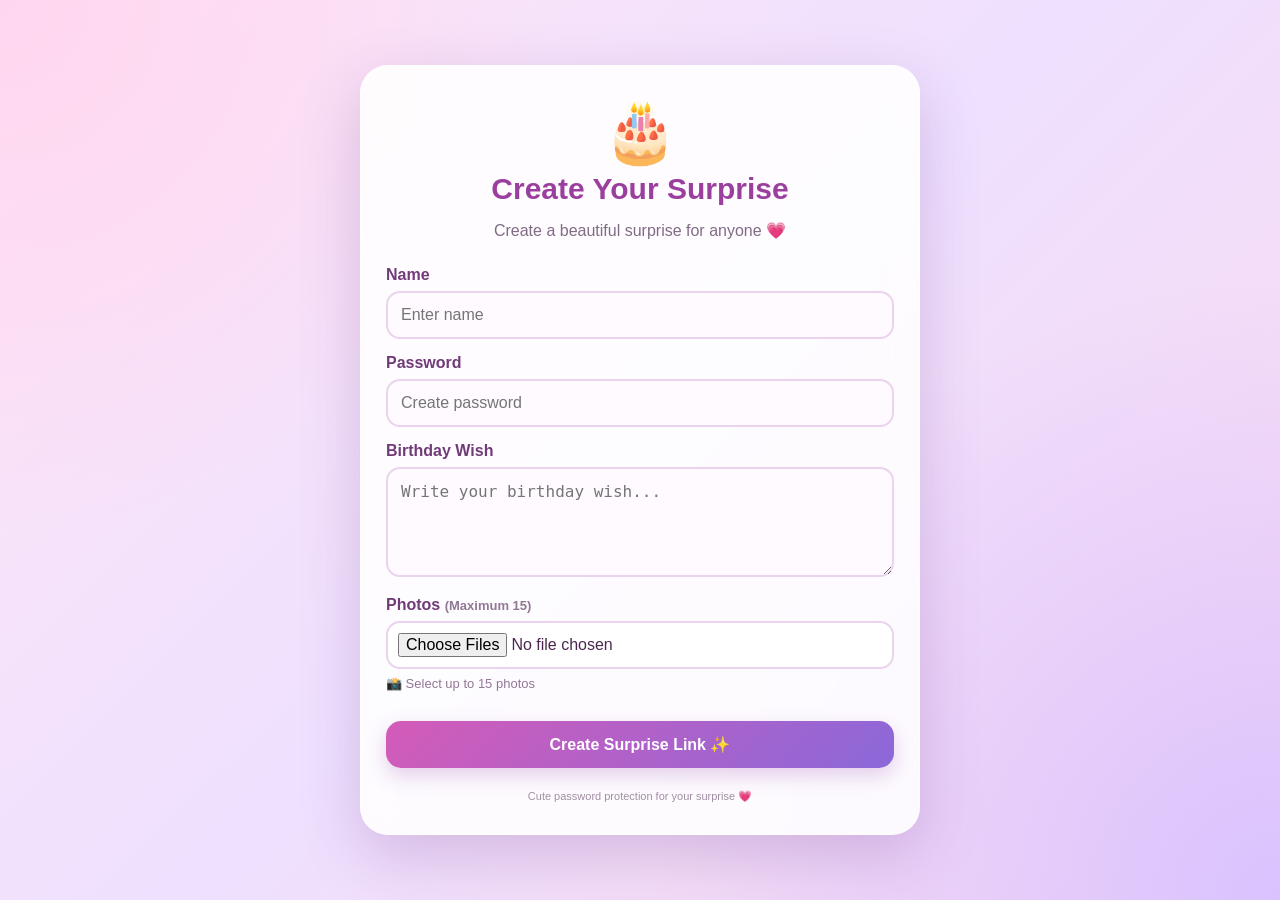
==== index.html @ 37b50a56 "Update audio source and preload attributes" ====
<!DOCTYPE html>
<html lang="en">

<head>

  <meta charset="UTF-8">

  <meta
    name="viewport"
    content="width=device-width, initial-scale=1.0"
  >

  <title>Birthday Surprise 💗</title>

  <link rel="stylesheet" href="style.css">

</head>


<body>


  <!-- =========================
       CREATE SURPRISE
  ========================== -->

  <section id="creator" class="screen">

    <div class="box">

      <div class="cake">🎂</div>

      <h1>Create Your Surprise</h1>

      <p class="muted">
        Create a beautiful surprise for anyone 💗
      </p>


      <label for="name">
        Name
      </label>

      <input
        id="name"
        type="text"
        placeholder="Enter name"
        autocomplete="off"
      >


      <label for="pass">
        Password
      </label>

      <input
        id="pass"
        type="password"
        placeholder="Create password"
        autocomplete="new-password"
      >


      <label for="wish">
        Birthday Wish
      </label>

      <textarea
        id="wish"
        rows="4"
        placeholder="Write your birthday wish..."
      ></textarea>


      <label for="files">
        Photos
        <span class="small">
          (Maximum 15)
        </span>
      </label>


      <input
        id="files"
        type="file"
        accept="image/*"
        multiple
      >


      <p class="photo-info">
        📸 Select up to 15 photos
      </p>


      <div id="thumbs"></div>


      <button
        id="create"
        type="button"
      >
        Create Surprise Link ✨
      </button>


      <!-- SHARE LINK -->

      <div
        id="result"
        class="result hidden"
      >

        <h3>
          🎉 Your surprise link is ready!
        </h3>


        <input
          id="link"
          type="text"
          readonly
        >


        <button
          id="copy"
          type="button"
        >
          Copy Link 🔗
        </button>


        <p class="small">
          Send the link to the person.
          Send the password separately 🔐
        </p>

      </div>


      <p class="tiny">
        Cute password protection for your surprise 💗
      </p>

    </div>

  </section>



  <!-- =========================
       PASSWORD SCREEN
  ========================== -->

  <section
    id="locked"
    class="screen hidden"
  >

    <div class="box lock-box">

      <div class="lockemoji">
        🔐
      </div>


      <h1>
        A Surprise For
        <span id="lockedName"></span>
      </h1>


      <p class="muted">
        Enter the secret password
        to unlock your surprise 💗
      </p>


      <input
        id="unlock"
        type="password"
        placeholder="Enter password"
        autocomplete="off"
      >


      <button
        id="open"
        type="button"
      >
        Unlock 💗
      </button>


      <div id="wrong"></div>

    </div>

  </section>



  <!-- =========================
       SURPRISE
  ========================== -->

  <section
    id="surprise"
    class="hidden"
  >


    <div class="hero">


      <div class="sparkles">
        ✨ 🎈 ✨ 🎂 ✨ 💗 ✨ 🎈 ✨
      </div>


      <h1>
        Happy Birthday,
        <span id="sname"></span>! 🥳
      </h1>


      <p id="swish"></p>


      <!-- MUSIC BUTTON -->

      <button
        id="musicBtn"
        type="button"
        class="music-button"
      >
        🎵 Play Music
      </button>


    </div>



    <!-- =========================
         BACKGROUND MUSIC
    ========================== -->

    <audio
      id="bgMusic"
      src="./music.mp3.mpeg"
      preload="auto,mpeg"
      loop
      playsinline
    ></audio>



    <!-- =========================
         15 VERTICAL PHOTOS
    ========================== -->

    <div
      id="gallery"
      class="gallery"
    ></div>



    <!-- =========================
         FINAL MESSAGE
    ========================== -->

    <div class="letter">

      💌

      <br>

      <span>
        Made specially for you ❤️
      </span>

    </div>


  </section>



  <!-- SCRIPT -->

  <script src="./script.js"></script>


</body>

</html>
---- style.css ----
/* =========================
   RESET
========================= */

* {
  box-sizing: border-box;
  margin: 0;
  padding: 0;
}


html {
  scroll-behavior: smooth;
}


body {
  min-height: 100vh;

  font-family:
    Arial,
    Helvetica,
    sans-serif;

  color: #4a245f;

  background:
    radial-gradient(
      circle at top left,
      #ffd6ef 0%,
      transparent 35%
    ),

    radial-gradient(
      circle at bottom right,
      #d9c2ff 0%,
      transparent 40%
    ),

    linear-gradient(
      135deg,
      #ffe6f5,
      #eee0ff,
      #fbd9ee
    );

  overflow-x: hidden;
}


/* =========================
   COMMON
========================= */

.hidden {
  display: none !important;
}


.screen {
  min-height: 100vh;

  display: flex;

  justify-content: center;

  align-items: center;

  padding: 25px 15px;
}


.box {
  width: 100%;
  max-width: 560px;

  background: rgba(255, 255, 255, 0.88);

  backdrop-filter: blur(15px);

  border-radius: 28px;

  padding: 30px 25px;

  box-shadow:
    0 20px 60px rgba(110, 50, 130, 0.22);

  border: 1px solid rgba(255,255,255,0.8);
}


.cake {
  text-align: center;

  font-size: 60px;

  margin-bottom: 5px;
}


h1 {
  text-align: center;

  color: #9b3f9f;

  margin-bottom: 12px;

  font-size: 30px;
}


.muted {
  text-align: center;

  color: #806b85;

  line-height: 1.6;

  margin-bottom: 22px;
}


label {
  display: block;

  font-weight: bold;

  margin: 15px 0 7px;

  color: #713b78;
}


input,
textarea {
  width: 100%;

  border: 2px solid #ead4ed;

  border-radius: 14px;

  padding: 13px;

  font-size: 16px;

  outline: none;

  background: #fffaff;

  color: #4b2750;
}


input:focus,
textarea:focus {
  border-color: #c478d0;

  box-shadow:
    0 0 0 4px rgba(196,120,208,0.12);
}


textarea {
  resize: vertical;

  min-height: 110px;
}


input[type="file"] {
  padding: 10px;

  background: white;

  cursor: pointer;
}


button {
  width: 100%;

  border: none;

  border-radius: 15px;

  padding: 14px;

  margin-top: 18px;

  font-size: 16px;

  font-weight: bold;

  color: white;

  background:
    linear-gradient(
      135deg,
      #d45bb8,
      #8b68d9
    );

  cursor: pointer;

  box-shadow:
    0 8px 20px rgba(150, 70, 170, 0.25);

  transition: transform 0.2s ease;
}


button:active {
  transform: scale(0.97);
}


.small {
  font-size: 13px;

  color: #927895;
}


.tiny {
  text-align: center;

  font-size: 11px;

  color: #a18da3;

  margin-top: 20px;

  line-height: 1.5;
}


.photo-info {
  font-size: 13px;

  color: #927895;

  margin-top: 7px;
}


/* =========================
   THUMBNAILS
========================= */

#thumbs {
  display: grid;

  grid-template-columns:
    repeat(4, 1fr);

  gap: 8px;

  margin-top: 12px;
}


#thumbs img {
  width: 100%;

  height: 75px;

  object-fit: cover;

  border-radius: 10px;

  border: 2px solid white;

  box-shadow:
    0 3px 10px rgba(80,30,90,0.15);
}


/* =========================
   RESULT
========================= */

.result {
  margin-top: 22px;

  padding: 18px;

  border-radius: 18px;

  background:
    linear-gradient(
      135deg,
      #fff0fa,
      #f3eaff
    );
}


.result h3 {
  text-align: center;

  color: #9b3f9f;

  margin-bottom: 12px;
}


.result input {
  margin-top: 5px;

  font-size: 12px;
}


.result button {
  margin-top: 10px;
}


/* =========================
   LOCK SCREEN
========================= */

.lock-box {
  text-align: center;
}


.lockemoji {
  font-size: 65px;

  margin-bottom: 8px;
}


#lockedName {
  color: #c14fb1;
}


#wrong {
  min-height: 24px;

  margin-top: 12px;

  color: #d33b62;

  font-weight: bold;
}


/* =========================
   SURPRISE HERO
========================= */

#surprise {
  min-height: 100vh;

  padding-bottom: 50px;
}


.hero {
  width: 100%;

  padding:
    55px 18px
    35px;

  text-align: center;

  background:
    linear-gradient(
      135deg,
      rgba(255,220,244,0.9),
      rgba(220,203,255,0.9)
    );

  box-shadow:
    0 10px 35px rgba(90,50,110,0.12);
}


.hero h1 {
  font-size: 34px;

  margin-top: 15px;
}


.hero p {
  max-width: 650px;

  margin: 10px auto;

  line-height: 1.7;

  color: #684b70;

  font-size: 17px;
}


.sparkles {
  font-size: 20px;

  letter-spacing: 5px;
}


.music-button {
  width: auto;

  min-width: 160px;

  margin-top: 18px;

  padding:
    11px 22px;

  border-radius: 30px;

  font-size: 14px;
}


/* =========================
   VERTICAL GALLERY
========================= */

.gallery {
  width: 100%;

  max-width: 680px;

  margin: 30px auto;

  padding:
    10px 16px;

  display: flex;

  flex-direction: column;

  align-items: center;

  gap: 30px;
}


/* Polaroid */

.photo-card {
  width: 100%;

  max-width: 600px;

  background: white;

  padding:
    10px
    10px
    42px;

  border-radius: 5px;

  box-shadow:
    0 15px 35px
    rgba(70, 30, 90, 0.22);

  transform:
    rotate(var(--rotation));

  transition:
    transform 0.25s ease;
}


.photo-card:hover {
  transform:
    rotate(0deg)
    scale(1.015);
}


.photo-card img {
  display: block;

  width: 100%;

  height: auto;

  max-height: 750px;

  object-fit: contain;

  border-radius: 3px;
}


/* =========================
   LETTER
========================= */

.letter {
  width: calc(100% - 30px);

  max-width: 600px;

  margin:
    30px auto;

  padding: 30px;

  text-align: center;

  background: rgba(255,255,255,0.85);

  border-radius: 22px;

  box-shadow:
    0 10px 30px
    rgba(80,30,100,0.15);

  font-size: 30px;
}


.letter span {
  display: inline-block;

  margin-top: 10px;

  font-size: 16px;

  color: #8a638d;
}


/* =========================
   MOBILE
========================= */

@media (max-width: 600px) {

  .screen {
    padding: 15px 10px;
  }


  .box {
    padding:
      25px 17px;

    border-radius: 22px;
  }


  .cake {
    font-size: 52px;
  }


  h1 {
    font-size: 25px;
  }


  .muted {
    font-size: 14px;
  }


  #thumbs {
    grid-template-columns:
      repeat(3, 1fr);

    gap: 7px;
  }


  #thumbs img {
    height: 70px;
  }


  .hero {
    padding:
      42px 14px
      28px;
  }


  .hero h1 {
    font-size: 27px;
  }


  .hero p {
    font-size: 15px;
  }


  .sparkles {
    font-size: 16px;

    letter-spacing: 2px;
  }


  .gallery {
    width: 100%;

    padding:
      8px 12px;

    gap: 25px;
  }


  .photo-card {
    width: 100%;

    max-width: 100%;

    padding:
      7px
      7px
      32px;
  }


  .photo-card img {
    width: 100%;

    max-height: none;
  }


  .letter {
    padding: 25px 15px;
  }
}


/* =========================
   VERY SMALL PHONES
========================= */

@media (max-width: 360px) {

  .box {
    padding:
      22px 13px;
  }


  h1 {
    font-size: 23px;
  }


  .hero h1 {
    font-size: 24px;
  }


  .gallery {
    padding:
      5px 8px;
  }

}
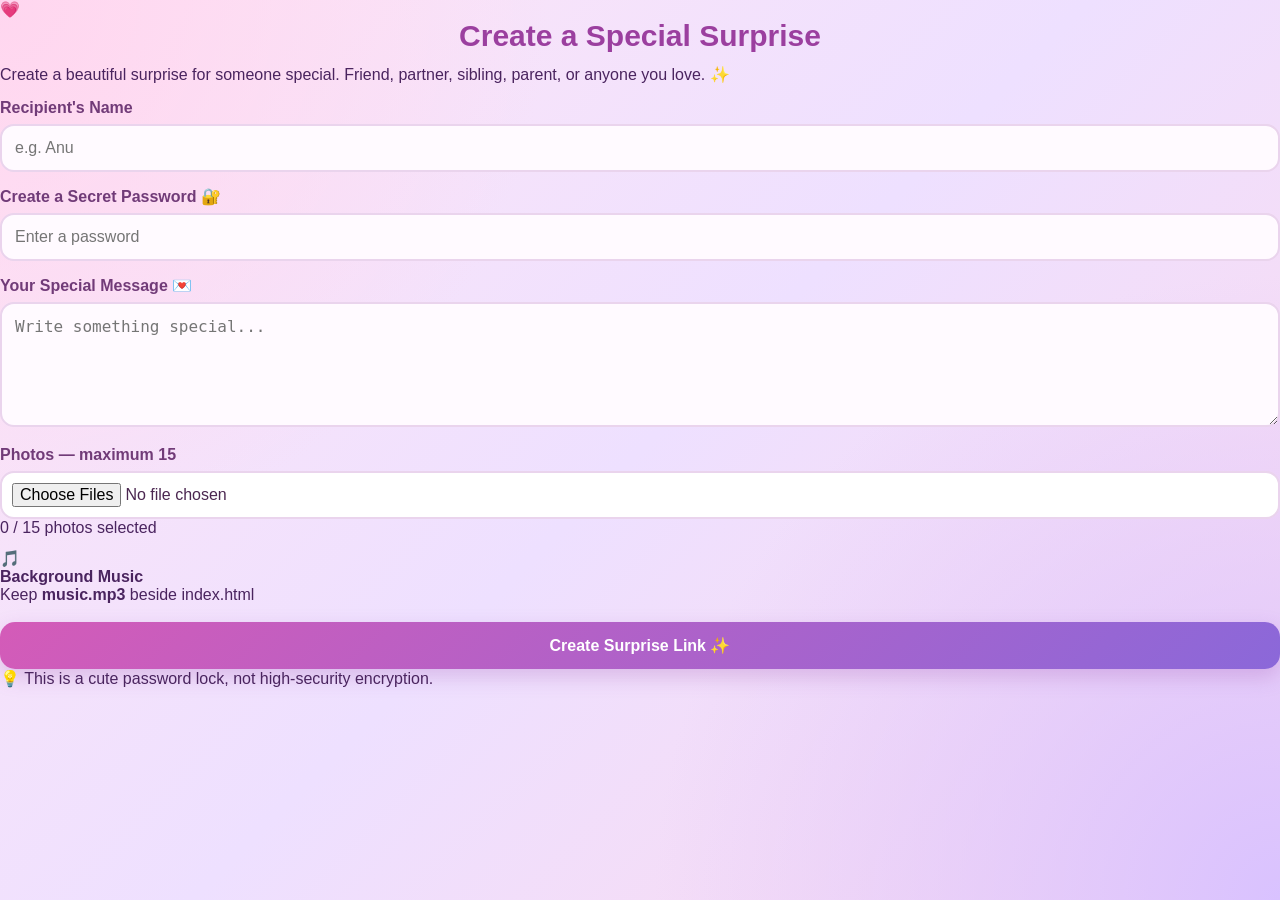
==== commit ce1fed1d: "Revise index.html for birthday surprise app Updated the HTML structure and content for a birthday su" ====
--- a/index.html
+++ b/index.html
@@ -1,84 +1,110 @@
 <!DOCTYPE html>
 <html lang="en">
-
 <head>
-
   <meta charset="UTF-8">
 
   <meta
     name="viewport"
-    content="width=device-width, initial-scale=1.0"
+    content="width=device-width, initial-scale=1.0, viewport-fit=cover"
   >
 
-  <title>Birthday Surprise 💗</title>
+  <meta
+    name="theme-color"
+    content="#d946ef"
+  >
+
+  <title>Special Surprise 💗</title>
 
   <link rel="stylesheet" href="style.css">
-
 </head>
 
-
 <body>
 
-
   <!-- =========================
-       CREATE SURPRISE
+       BACKGROUND
   ========================== -->
 
-  <section id="creator" class="screen">
-
-    <div class="box">
-
-      <div class="cake">🎂</div>
-
-      <h1>Create Your Surprise</h1>
-
-      <p class="muted">
-        Create a beautiful surprise for anyone 💗
+  <div class="background-glow glow-one"></div>
+  <div class="background-glow glow-two"></div>
+  <div class="background-glow glow-three"></div>
+
+
+  <!-- =========================
+       MAIN CONTAINER
+  ========================== -->
+
+  <main class="app">
+
+
+    <!-- =========================
+         CREATOR PAGE
+    ========================== -->
+
+    <section id="creator" class="card">
+
+      <div class="heart-logo">
+        💗
+      </div>
+
+      <h1>
+        Create a Special Surprise
+      </h1>
+
+      <p class="subtitle">
+        Create a beautiful surprise for someone special.
+        Friend, partner, sibling, parent, or anyone you love. ✨
       </p>
 
 
+      <!-- NAME -->
+
       <label for="name">
-        Name
+        Recipient's Name
       </label>
 
       <input
         id="name"
         type="text"
-        placeholder="Enter name"
+        placeholder="e.g. Anu"
         autocomplete="off"
       >
 
 
+      <!-- PASSWORD -->
+
       <label for="pass">
-        Password
+        Create a Secret Password 🔐
       </label>
 
       <input
         id="pass"
         type="password"
-        placeholder="Create password"
+        placeholder="Enter a password"
         autocomplete="new-password"
       >
 
 
+      <!-- MESSAGE -->
+
       <label for="wish">
-        Birthday Wish
+        Your Special Message 💌
       </label>
 
       <textarea
         id="wish"
-        rows="4"
-        placeholder="Write your birthday wish..."
+        rows="5"
+        placeholder="Write something special..."
       ></textarea>
 
+
+      <!-- PHOTOS -->
 
       <label for="files">
         Photos
-        <span class="small">
-          (Maximum 15)
+        <span class="small-label">
+          — maximum 15
         </span>
       </label>
-
 
       <input
         id="files"
@@ -87,34 +113,55 @@
         multiple
       >
 
-
-      <p class="photo-info">
-        📸 Select up to 15 photos
-      </p>
-
-
-      <div id="thumbs"></div>
-
+      <div id="photoCount" class="photo-count">
+        0 / 15 photos selected
+      </div>
+
+      <div id="thumbs" class="thumbs"></div>
+
+
+      <!-- MUSIC INFO -->
+
+      <div class="music-info">
+
+        <span class="music-icon">
+          🎵
+        </span>
+
+        <div>
+          <strong>
+            Background Music
+          </strong>
+
+          <p>
+            Keep <b>music.mp3</b> beside index.html
+          </p>
+        </div>
+
+      </div>
+
+
+      <!-- CREATE -->
 
       <button
         id="create"
+        class="main-button"
         type="button"
       >
         Create Surprise Link ✨
       </button>
 
 
-      <!-- SHARE LINK -->
+      <!-- RESULT -->
 
       <div
         id="result"
         class="result hidden"
       >
 
-        <h3>
-          🎉 Your surprise link is ready!
-        </h3>
-
+        <h2>
+          Your surprise is ready! 💗
+        </h2>
 
         <input
           id="link"
@@ -122,178 +169,168 @@
           readonly
         >
 
-
         <button
           id="copy"
+          class="main-button"
           type="button"
         >
-          Copy Link 🔗
+          Copy Surprise Link ❤️
         </button>
 
-
-        <p class="small">
-          Send the link to the person.
-          Send the password separately 🔐
+        <p class="share-note">
+          Send this link to your special person.
         </p>
 
       </div>
 
 
-      <p class="tiny">
-        Cute password protection for your surprise 💗
+      <p class="note">
+        💡 This is a cute password lock,
+        not high-security encryption.
       </p>
 
-    </div>
-
-  </section>
-
-
-
-  <!-- =========================
-       PASSWORD SCREEN
-  ========================== -->
-
-  <section
-    id="locked"
-    class="screen hidden"
-  >
-
-    <div class="box lock-box">
-
-      <div class="lockemoji">
+    </section>
+
+
+
+    <!-- =========================
+         PASSWORD SCREEN
+    ========================== -->
+
+    <section
+      id="locked"
+      class="card locked-card hidden"
+    >
+
+      <div class="lock-icon">
         🔐
       </div>
 
-
       <h1>
-        A Surprise For
-        <span id="lockedName"></span>
+        A Special Surprise 💗
       </h1>
 
-
-      <p class="muted">
-        Enter the secret password
-        to unlock your surprise 💗
+      <p>
+        This surprise is specially made for
       </p>
 
+      <h2 id="lockedName">
+        Someone Special
+      </h2>
 
       <input
         id="unlock"
         type="password"
-        placeholder="Enter password"
+        placeholder="Enter secret password"
         autocomplete="off"
       >
-
 
       <button
         id="open"
+        class="main-button"
         type="button"
       >
-        Unlock 💗
+        Open Surprise 💝
       </button>
 
-
-      <div id="wrong"></div>
-
-    </div>
-
-  </section>
-
-
-
-  <!-- =========================
-       SURPRISE
-  ========================== -->
-
-  <section
-    id="surprise"
-    class="hidden"
-  >
-
-
-    <div class="hero">
-
-
-      <div class="sparkles">
-        ✨ 🎈 ✨ 🎂 ✨ 💗 ✨ 🎈 ✨
-      </div>
-
+      <p
+        id="wrong"
+        class="wrong"
+      ></p>
+
+    </section>
+
+
+
+    <!-- =========================
+         SURPRISE PAGE
+    ========================== -->
+
+    <section
+      id="surprise"
+      class="card surprise-card hidden"
+    >
+
+      <div class="celebrate">
+        🎉 💗 ✨
+      </div>
 
       <h1>
-        Happy Birthday,
-        <span id="sname"></span>! 🥳
+        Happy Birthday
       </h1>
 
-
-      <p id="swish"></p>
-
-
-      <!-- MUSIC BUTTON -->
-
-      <button
-        id="musicBtn"
-        type="button"
-        class="music-button"
-      >
-        🎵 Play Music
-      </button>
-
-
-    </div>
-
-
-
-    <!-- =========================
-         BACKGROUND MUSIC
-    ========================== -->
-
-    <audio
-      id="bgMusic"
-      src="./music.mp3.mpeg"
-      preload="auto,mpeg"
-      loop
-      playsinline
-    ></audio>
-
-
-
-    <!-- =========================
-         15 VERTICAL PHOTOS
-    ========================== -->
-
-    <div
-      id="gallery"
-      class="gallery"
-    ></div>
-
-
-
-    <!-- =========================
-         FINAL MESSAGE
-    ========================== -->
-
-    <div class="letter">
-
-      💌
-
-      <br>
-
-      <span>
-        Made specially for you ❤️
-      </span>
-
-    </div>
-
-
-  </section>
-
-
-
-  <!-- SCRIPT -->
-
-  <script src="./script.js"></script>
-
+      <h2 id="sname">
+        Someone Special
+      </h2>
+
+      <p
+        id="swish"
+        class="wish"
+      ></p>
+
+
+      <!-- MUSIC -->
+
+      <div class="music-player">
+
+        <!--
+          IMPORTANT:
+          music.mp3 must be beside index.html
+        -->
+
+        <audio
+          id="bgMusic"
+          loop
+          preload="auto"
+          playsinline
+        >
+          <source
+            src="./music.mp3"
+            type="audio/mpeg"
+          >
+
+          Your browser does not support audio.
+        </audio>
+
+        <button
+          id="musicBtn"
+          class="music-button"
+          type="button"
+        >
+          🎵 Play Music
+        </button>
+
+        <p id="musicStatus">
+          Tap the button to play background music 💗
+        </p>
+
+      </div>
+
+
+      <!-- =========================
+           VERTICAL PHOTO GALLERY
+      ========================== -->
+
+      <h2 class="gallery-title">
+        Our Beautiful Memories 📸
+      </h2>
+
+      <div
+        id="gallery"
+        class="gallery"
+      ></div>
+
+
+      <div class="bottom-message">
+        Made with love 💗
+      </div>
+
+    </section>
+
+  </main>
+
+
+  <script src="script.js"></script>
 
 </body>
-
 </html>
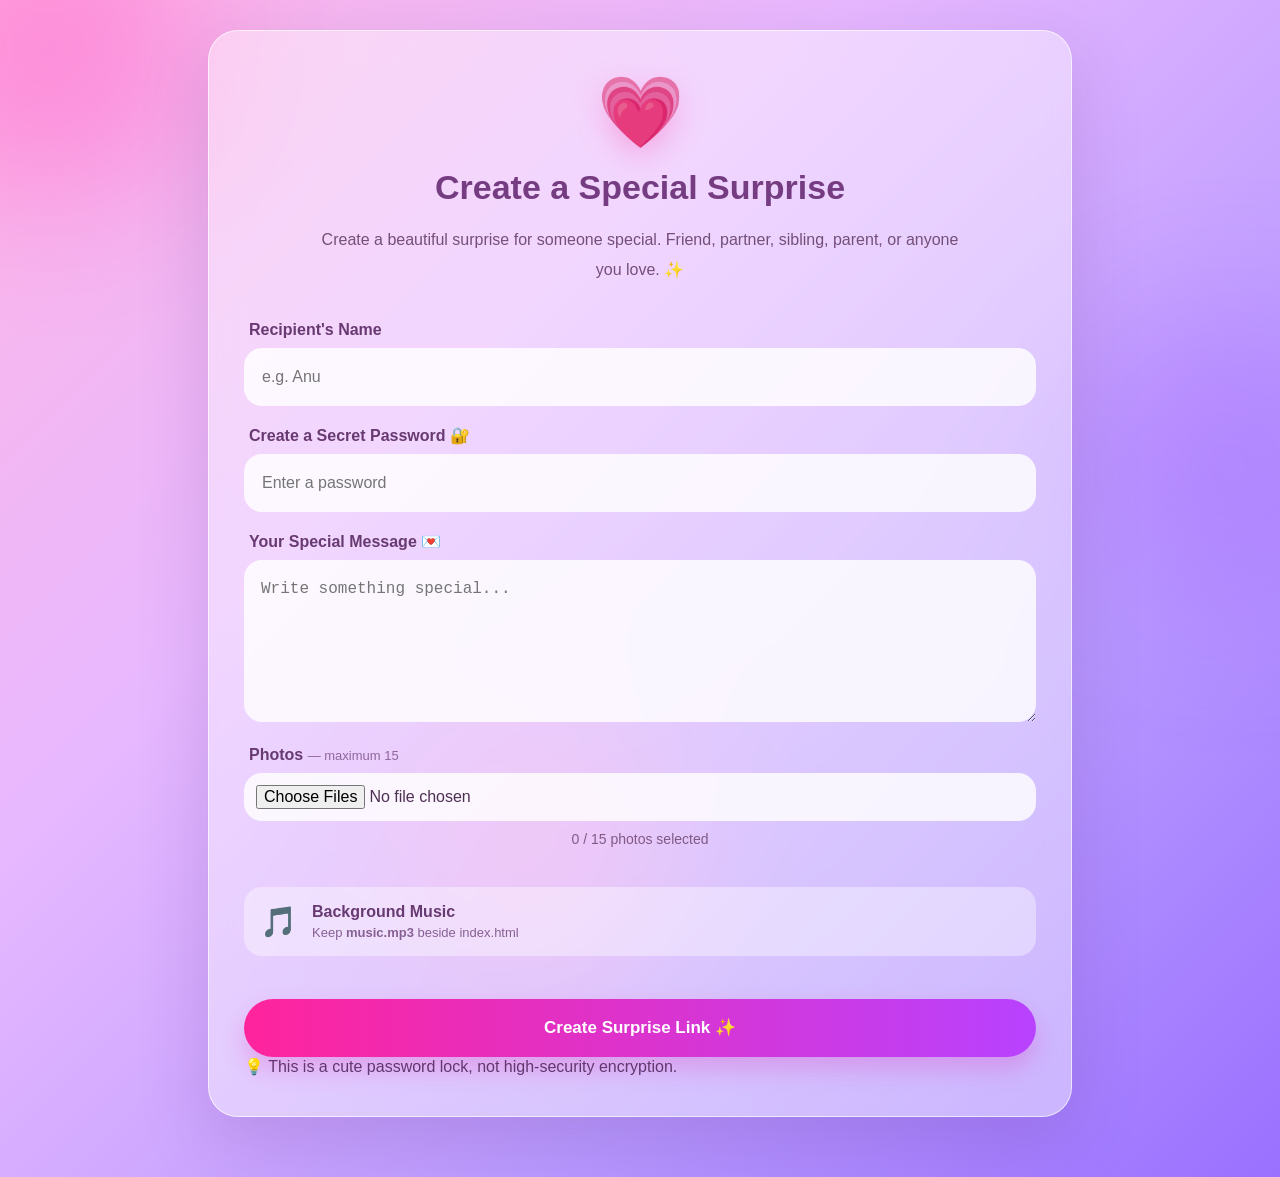
==== commit 421e60b5: "Change audio source file extension to .mpeg" ====
--- a/index.html
+++ b/index.html
@@ -285,7 +285,7 @@
           playsinline
         >
           <source
-            src="./music.mp3"
+            src="./music.mp3.mpeg"
             type="audio/mpeg"
           >
 
--- a/style.css
+++ b/style.css
@@ -18,467 +18,679 @@
   min-height: 100vh;
 
   font-family:
+    "Trebuchet MS",
     Arial,
-    Helvetica,
     sans-serif;
 
-  color: #4a245f;
-
-  background:
-    radial-gradient(
-      circle at top left,
-      #ffd6ef 0%,
-      transparent 35%
-    ),
-
-    radial-gradient(
-      circle at bottom right,
-      #d9c2ff 0%,
-      transparent 40%
-    ),
-
-    linear-gradient(
-      135deg,
-      #ffe6f5,
-      #eee0ff,
-      #fbd9ee
-    );
+  color: #63366f;
 
   overflow-x: hidden;
-}
-
-
-/* =========================
-   COMMON
-========================= */
-
-.hidden {
-  display: none !important;
-}
-
-
-.screen {
-  min-height: 100vh;
-
-  display: flex;
-
-  justify-content: center;
-
-  align-items: center;
-
-  padding: 25px 15px;
-}
-
-
-.box {
-  width: 100%;
-  max-width: 560px;
-
-  background: rgba(255, 255, 255, 0.88);
-
-  backdrop-filter: blur(15px);
-
-  border-radius: 28px;
-
-  padding: 30px 25px;
-
-  box-shadow:
-    0 20px 60px rgba(110, 50, 130, 0.22);
-
-  border: 1px solid rgba(255,255,255,0.8);
-}
-
-
-.cake {
-  text-align: center;
-
-  font-size: 60px;
-
-  margin-bottom: 5px;
-}
-
-
-h1 {
-  text-align: center;
-
-  color: #9b3f9f;
-
-  margin-bottom: 12px;
-
-  font-size: 30px;
-}
-
-
-.muted {
-  text-align: center;
-
-  color: #806b85;
-
-  line-height: 1.6;
-
-  margin-bottom: 22px;
-}
-
-
-label {
-  display: block;
-
-  font-weight: bold;
-
-  margin: 15px 0 7px;
-
-  color: #713b78;
-}
-
-
-input,
-textarea {
-  width: 100%;
-
-  border: 2px solid #ead4ed;
-
-  border-radius: 14px;
-
-  padding: 13px;
-
-  font-size: 16px;
-
-  outline: none;
-
-  background: #fffaff;
-
-  color: #4b2750;
-}
-
-
-input:focus,
-textarea:focus {
-  border-color: #c478d0;
-
-  box-shadow:
-    0 0 0 4px rgba(196,120,208,0.12);
-}
-
-
-textarea {
-  resize: vertical;
-
-  min-height: 110px;
-}
-
-
-input[type="file"] {
-  padding: 10px;
-
-  background: white;
-
-  cursor: pointer;
-}
-
-
-button {
-  width: 100%;
-
-  border: none;
-
-  border-radius: 15px;
-
-  padding: 14px;
-
-  margin-top: 18px;
-
-  font-size: 16px;
-
-  font-weight: bold;
-
-  color: white;
 
   background:
     linear-gradient(
       135deg,
-      #d45bb8,
-      #8b68d9
+      #ffb6e6 0%,
+      #e7b8ff 35%,
+      #b99aff 70%,
+      #9a70ff 100%
     );
+}
+
+
+/* =========================
+   DREAMY BACKGROUND
+========================= */
+
+.background-glow {
+  position: fixed;
+
+  width: 300px;
+  height: 300px;
+
+  border-radius: 50%;
+
+  filter: blur(70px);
+
+  opacity: 0.45;
+
+  pointer-events: none;
+
+  z-index: -1;
+}
+
+
+.glow-one {
+  background: #ff5fc7;
+
+  top: -100px;
+  left: -100px;
+}
+
+
+.glow-two {
+  background: #a970ff;
+
+  right: -100px;
+  top: 35%;
+}
+
+
+.glow-three {
+  background: #ff9de2;
+
+  bottom: -100px;
+  left: 30%;
+}
+
+
+/* =========================
+   APP
+========================= */
+
+.app {
+  width: 100%;
+
+  max-width: 900px;
+
+  margin: 0 auto;
+
+  padding:
+    30px 18px
+    60px;
+}
+
+
+/* =========================
+   CARD
+========================= */
+
+.card {
+  width: 100%;
+
+  padding:
+    40px 35px;
+
+  border-radius: 30px;
+
+  background:
+    rgba(255, 255, 255, 0.42);
+
+  border:
+    1px solid
+    rgba(255, 255, 255, 0.65);
+
+  box-shadow:
+    0 25px 70px
+    rgba(88, 38, 130, 0.18);
+
+  backdrop-filter:
+    blur(18px);
+
+  -webkit-backdrop-filter:
+    blur(18px);
+}
+
+
+/* =========================
+   LOGO
+========================= */
+
+.heart-logo {
+  text-align: center;
+
+  font-size: 70px;
+
+  margin-bottom: 15px;
+
+  filter:
+    drop-shadow(
+      0 8px 15px
+      rgba(255, 0, 130, 0.25)
+    );
+}
+
+
+/* =========================
+   HEADINGS
+========================= */
+
+h1 {
+  text-align: center;
+
+  font-size: 34px;
+
+  color: #753c82;
+
+  margin-bottom: 18px;
+}
+
+
+h2 {
+  color: #7b3e86;
+}
+
+
+.subtitle {
+  max-width: 650px;
+
+  margin: 0 auto 35px;
+
+  text-align: center;
+
+  line-height: 1.9;
+
+  font-size: 16px;
+
+  color: #744f78;
+}
+
+
+/* =========================
+   FORM
+========================= */
+
+label {
+  display: block;
+
+  margin:
+    20px 5px 9px;
+
+  font-weight: bold;
+
+  font-size: 16px;
+
+  color: #683a72;
+}
+
+
+.small-label {
+  font-weight: normal;
+
+  font-size: 13px;
+
+  opacity: 0.7;
+}
+
+
+input[type="text"],
+input[type="password"],
+textarea,
+input[type="file"] {
+  width: 100%;
+
+  border: none;
+
+  outline: none;
+
+  border-radius: 18px;
+
+  background:
+    rgba(255, 255, 255, 0.82);
+
+  color: #4d3153;
+
+  font-size: 16px;
+}
+
+
+input[type="text"],
+input[type="password"] {
+  height: 58px;
+
+  padding:
+    0 18px;
+}
+
+
+textarea {
+  resize: vertical;
+
+  min-height: 130px;
+
+  padding: 17px;
+
+  line-height: 1.6;
+}
+
+
+input[type="file"] {
+  padding: 12px;
 
   cursor: pointer;
-
+}
+
+
+input:focus,
+textarea:focus {
   box-shadow:
-    0 8px 20px rgba(150, 70, 170, 0.25);
-
-  transition: transform 0.2s ease;
-}
-
-
-button:active {
-  transform: scale(0.97);
-}
-
-
-.small {
+    0 0 0 3px
+    rgba(220, 74, 221, 0.18);
+}
+
+
+/* =========================
+   PHOTO COUNT
+========================= */
+
+.photo-count {
+  text-align: center;
+
+  margin-top: 10px;
+
+  font-size: 14px;
+
+  color: #805a84;
+}
+
+
+/* =========================
+   THUMBNAILS
+========================= */
+
+.thumbs {
+  display: grid;
+
+  grid-template-columns:
+    repeat(5, 1fr);
+
+  gap: 8px;
+
+  margin-top: 15px;
+}
+
+
+.thumbs img {
+  width: 100%;
+
+  aspect-ratio: 1 / 1;
+
+  object-fit: cover;
+
+  border-radius: 12px;
+
+  border:
+    3px solid
+    white;
+
+  box-shadow:
+    0 5px 15px
+    rgba(70, 20, 90, 0.15);
+}
+
+
+/* =========================
+   MUSIC INFO
+========================= */
+
+.music-info {
+  display: flex;
+
+  align-items: center;
+
+  gap: 15px;
+
+  margin:
+    25px 0;
+
+  padding: 16px;
+
+  border-radius: 18px;
+
+  background:
+    rgba(255,255,255,0.38);
+}
+
+
+.music-icon {
+  font-size: 30px;
+}
+
+
+.music-info strong {
+  display: block;
+
+  color: #683a72;
+}
+
+
+.music-info p {
+  margin-top: 4px;
+
   font-size: 13px;
 
-  color: #927895;
-}
-
-
-.tiny {
-  text-align: center;
-
-  font-size: 11px;
-
-  color: #a18da3;
-
-  margin-top: 20px;
-
-  line-height: 1.5;
-}
-
-
-.photo-info {
-  font-size: 13px;
-
-  color: #927895;
-
-  margin-top: 7px;
-}
-
-
-/* =========================
-   THUMBNAILS
-========================= */
-
-#thumbs {
-  display: grid;
-
-  grid-template-columns:
-    repeat(4, 1fr);
-
-  gap: 8px;
-
-  margin-top: 12px;
-}
-
-
-#thumbs img {
+  opacity: 0.75;
+}
+
+
+/* =========================
+   BUTTON
+========================= */
+
+button {
+  border: none;
+
+  outline: none;
+
+  cursor: pointer;
+
+  -webkit-tap-highlight-color:
+    transparent;
+}
+
+
+.main-button {
   width: 100%;
 
-  height: 75px;
-
-  object-fit: cover;
-
-  border-radius: 10px;
-
-  border: 2px solid white;
-
-  box-shadow:
-    0 3px 10px rgba(80,30,90,0.15);
-}
-
-
-/* =========================
-   RESULT
-========================= */
-
-.result {
-  margin-top: 22px;
-
-  padding: 18px;
-
-  border-radius: 18px;
+  min-height: 58px;
+
+  margin-top: 18px;
+
+  border-radius: 30px;
+
+  color: white;
+
+  font-size: 17px;
+
+  font-weight: bold;
 
   background:
     linear-gradient(
-      135deg,
-      #fff0fa,
-      #f3eaff
+      90deg,
+      #ff249c,
+      #b842ff
     );
-}
-
-
-.result h3 {
+
+  box-shadow:
+    0 12px 25px
+    rgba(222, 38, 178, 0.25);
+
+  transition:
+    transform 0.2s,
+    box-shadow 0.2s;
+}
+
+
+.main-button:hover {
+  transform:
+    translateY(-2px);
+
+  box-shadow:
+    0 16px 30px
+    rgba(222, 38, 178, 0.32);
+}
+
+
+.main-button:active {
+  transform:
+    scale(0.98);
+}
+
+
+/* =========================
+   RESULT
+========================= */
+
+.result {
+  margin-top: 30px;
+
+  padding: 25px;
+
+  border-radius: 25px;
+
+  background:
+    rgba(255,255,255,0.28);
+
   text-align: center;
-
-  color: #9b3f9f;
-
-  margin-bottom: 12px;
-}
-
-
-.result input {
-  margin-top: 5px;
-
-  font-size: 12px;
-}
-
-
-.result button {
+}
+
+
+.result h2 {
+  margin-bottom: 18px;
+}
+
+
+#link {
+  width: 100%;
+
+  height: 58px;
+
+  padding: 0 15px;
+
+  border: none;
+
+  outline: none;
+
+  border-radius: 18px;
+
+  background:
+    rgba(255,255,255,0.85);
+
+  color: #68416d;
+
+  font-size: 13px;
+}
+
+
+.share-note {
+  margin-top: 18px;
+
+  font-size: 14px;
+
+  line-height: 1.7;
+}
+
+
+/* =========================
+   LOCKED PAGE
+========================= */
+
+.locked-card {
+  text-align: center;
+
+  max-width: 600px;
+
+  margin:
+    60px auto;
+}
+
+
+.lock-icon {
+  font-size: 70px;
+
+  margin-bottom: 20px;
+}
+
+
+.locked-card p {
+  margin: 10px 0;
+
+  line-height: 1.7;
+}
+
+
+#lockedName {
+  margin-bottom: 25px;
+}
+
+
+#unlock {
   margin-top: 10px;
 }
 
 
 /* =========================
-   LOCK SCREEN
-========================= */
-
-.lock-box {
+   WRONG PASSWORD
+========================= */
+
+.wrong {
+  min-height: 25px;
+
+  color: #e32e72;
+
+  font-weight: bold;
+}
+
+
+/* =========================
+   SURPRISE
+========================= */
+
+.surprise-card {
   text-align: center;
 }
 
 
-.lockemoji {
-  font-size: 65px;
-
-  margin-bottom: 8px;
-}
-
-
-#lockedName {
-  color: #c14fb1;
-}
-
-
-#wrong {
-  min-height: 24px;
-
-  margin-top: 12px;
-
-  color: #d33b62;
+.celebrate {
+  font-size: 35px;
+
+  margin-bottom: 10px;
+}
+
+
+.surprise-card h1 {
+  margin-bottom: 5px;
+}
+
+
+#sname {
+  font-size: 30px;
+
+  margin-bottom: 20px;
+}
+
+
+.wish {
+  max-width: 700px;
+
+  margin:
+    0 auto 25px;
+
+  font-size: 18px;
+
+  line-height: 1.9;
+
+  white-space: pre-wrap;
+}
+
+
+/* =========================
+   MUSIC PLAYER
+========================= */
+
+.music-player {
+  margin:
+    20px auto 35px;
+
+  padding: 18px;
+
+  max-width: 500px;
+
+  border-radius: 25px;
+
+  background:
+    rgba(255,255,255,0.35);
+}
+
+
+.music-button {
+  min-width: 210px;
+
+  min-height: 50px;
+
+  padding:
+    10px 25px;
+
+  border-radius: 28px;
+
+  color: white;
+
+  font-size: 16px;
 
   font-weight: bold;
-}
-
-
-/* =========================
-   SURPRISE HERO
-========================= */
-
-#surprise {
-  min-height: 100vh;
-
-  padding-bottom: 50px;
-}
-
-
-.hero {
-  width: 100%;
-
-  padding:
-    55px 18px
-    35px;
-
-  text-align: center;
 
   background:
     linear-gradient(
-      135deg,
-      rgba(255,220,244,0.9),
-      rgba(220,203,255,0.9)
+      90deg,
+      #ff329e,
+      #9f4cff
     );
-
-  box-shadow:
-    0 10px 35px rgba(90,50,110,0.12);
-}
-
-
-.hero h1 {
-  font-size: 34px;
-
-  margin-top: 15px;
-}
-
-
-.hero p {
-  max-width: 650px;
-
-  margin: 10px auto;
-
-  line-height: 1.7;
-
-  color: #684b70;
-
-  font-size: 17px;
-}
-
-
-.sparkles {
-  font-size: 20px;
-
-  letter-spacing: 5px;
-}
-
-
-.music-button {
-  width: auto;
-
-  min-width: 160px;
-
-  margin-top: 18px;
-
-  padding:
-    11px 22px;
-
-  border-radius: 30px;
-
-  font-size: 14px;
+}
+
+
+#musicStatus {
+  margin-top: 10px;
+
+  font-size: 13px;
+
+  opacity: 0.75;
 }
 
 
 /* =========================
    VERTICAL GALLERY
 ========================= */
+
+.gallery-title {
+  margin:
+    30px 0;
+
+  text-align: center;
+
+  font-size: 25px;
+}
+
 
 .gallery {
   width: 100%;
 
-  max-width: 680px;
-
-  margin: 30px auto;
+  display: flex;
+
+  flex-direction: column;
+
+  align-items: center;
+
+  gap: 35px;
 
   padding:
-    10px 16px;
-
-  display: flex;
-
-  flex-direction: column;
-
-  align-items: center;
-
-  gap: 30px;
-}
-
-
-/* Polaroid */
+    10px 0 40px;
+}
+
+
+/* =========================
+   POLAROID
+========================= */
 
 .photo-card {
-  width: 100%;
-
-  max-width: 600px;
+  width: min(100%, 520px);
+
+  padding:
+    12px 12px 45px;
 
   background: white;
 
-  padding:
-    10px
-    10px
-    42px;
-
-  border-radius: 5px;
+  border-radius: 3px;
 
   box-shadow:
-    0 15px 35px
-    rgba(70, 30, 90, 0.22);
+    0 18px 35px
+    rgba(60, 20, 80, 0.24);
 
   transform:
     rotate(var(--rotation));
 
   transition:
-    transform 0.25s ease;
+    transform 0.3s,
+    box-shadow 0.3s;
 }
 
 
 .photo-card:hover {
   transform:
     rotate(0deg)
-    scale(1.015);
+    scale(1.02);
+
+  box-shadow:
+    0 25px 45px
+    rgba(60, 20, 80, 0.3);
 }
 
 
@@ -487,52 +699,39 @@
 
   width: 100%;
 
-  height: auto;
-
-  max-height: 750px;
-
-  object-fit: contain;
-
-  border-radius: 3px;
-}
-
-
-/* =========================
-   LETTER
-========================= */
-
-.letter {
-  width: calc(100% - 30px);
-
-  max-width: 600px;
-
-  margin:
-    30px auto;
-
-  padding: 30px;
-
-  text-align: center;
-
-  background: rgba(255,255,255,0.85);
-
-  border-radius: 22px;
-
-  box-shadow:
-    0 10px 30px
-    rgba(80,30,100,0.15);
-
-  font-size: 30px;
-}
-
-
-.letter span {
-  display: inline-block;
-
-  margin-top: 10px;
-
-  font-size: 16px;
-
-  color: #8a638d;
+  /*
+    Portrait / vertical look
+  */
+
+  aspect-ratio: 4 / 5;
+
+  object-fit: cover;
+
+  background: #eee;
+}
+
+
+/* =========================
+   BOTTOM
+========================= */
+
+.bottom-message {
+  padding-top: 20px;
+
+  font-size: 17px;
+
+  font-weight: bold;
+
+  color: #743d80;
+}
+
+
+/* =========================
+   UTILITY
+========================= */
+
+.hidden {
+  display: none !important;
 }
 
 
@@ -542,131 +741,118 @@
 
 @media (max-width: 600px) {
 
-  .screen {
-    padding: 15px 10px;
-  }
-
-
-  .box {
+  .app {
     padding:
-      25px 17px;
-
-    border-radius: 22px;
-  }
-
-
-  .cake {
-    font-size: 52px;
+      15px 10px
+      35px;
+  }
+
+
+  .card {
+    padding:
+      28px 18px;
+
+    border-radius: 24px;
+  }
+
+
+  .heart-logo {
+    font-size: 55px;
   }
 
 
   h1 {
-    font-size: 25px;
-  }
-
-
-  .muted {
+    font-size: 27px;
+  }
+
+
+  .subtitle {
     font-size: 14px;
-  }
-
-
-  #thumbs {
+
+    line-height: 1.8;
+
+    margin-bottom: 25px;
+  }
+
+
+  label {
+    font-size: 15px;
+  }
+
+
+  input[type="text"],
+  input[type="password"] {
+    height: 55px;
+
+    font-size: 16px;
+  }
+
+
+  textarea {
+    font-size: 16px;
+  }
+
+
+  .thumbs {
     grid-template-columns:
       repeat(3, 1fr);
-
-    gap: 7px;
-  }
-
-
-  #thumbs img {
-    height: 70px;
-  }
-
-
-  .hero {
+  }
+
+
+  .music-info {
+    align-items: flex-start;
+  }
+
+
+  .photo-card {
+    width: 94%;
+
     padding:
-      42px 14px
-      28px;
-  }
-
-
-  .hero h1 {
-    font-size: 27px;
-  }
-
-
-  .hero p {
+      9px 9px 35px;
+  }
+
+
+  .photo-card img {
+    aspect-ratio: 4 / 5;
+  }
+
+
+  .gallery {
+    gap: 28px;
+  }
+
+
+  #sname {
+    font-size: 25px;
+  }
+
+
+  .wish {
+    font-size: 16px;
+  }
+
+}
+
+
+/* =========================
+   VERY SMALL MOBILE
+========================= */
+
+@media (max-width: 380px) {
+
+  .card {
+    padding:
+      24px 14px;
+  }
+
+
+  .photo-card {
+    width: 96%;
+  }
+
+
+  .main-button {
     font-size: 15px;
   }
 
-
-  .sparkles {
-    font-size: 16px;
-
-    letter-spacing: 2px;
-  }
-
-
-  .gallery {
-    width: 100%;
-
-    padding:
-      8px 12px;
-
-    gap: 25px;
-  }
-
-
-  .photo-card {
-    width: 100%;
-
-    max-width: 100%;
-
-    padding:
-      7px
-      7px
-      32px;
-  }
-
-
-  .photo-card img {
-    width: 100%;
-
-    max-height: none;
-  }
-
-
-  .letter {
-    padding: 25px 15px;
-  }
-}
-
-
-/* =========================
-   VERY SMALL PHONES
-========================= */
-
-@media (max-width: 360px) {
-
-  .box {
-    padding:
-      22px 13px;
-  }
-
-
-  h1 {
-    font-size: 23px;
-  }
-
-
-  .hero h1 {
-    font-size: 24px;
-  }
-
-
-  .gallery {
-    padding:
-      5px 8px;
-  }
-
-}
+}
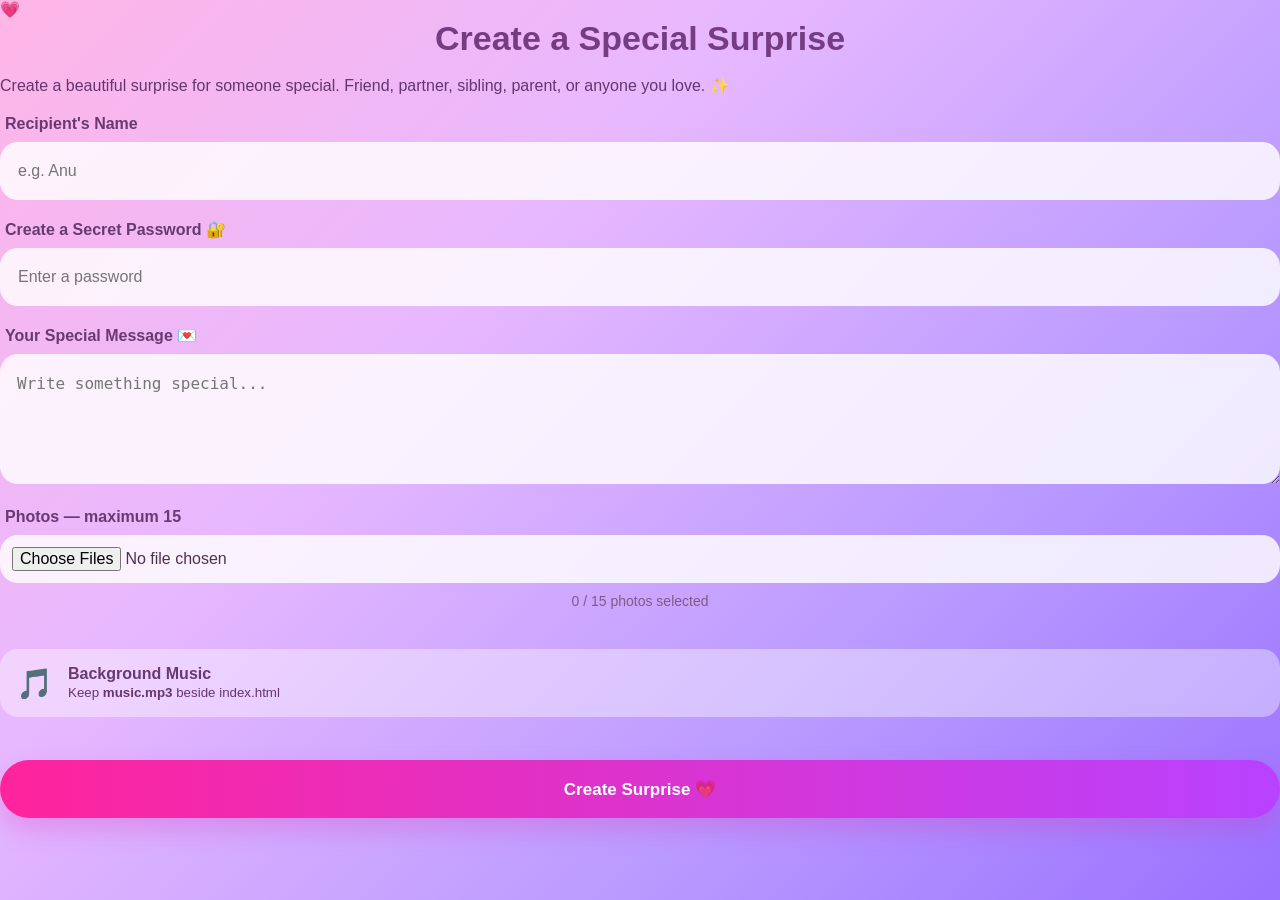
==== commit 8b725ff5: "Refactor index.html for surprise creation layout Refactor HTML structure for clarity and organizatio" ====
--- a/index.html
+++ b/index.html
@@ -5,332 +5,316 @@
 
   <meta
     name="viewport"
-    content="width=device-width, initial-scale=1.0, viewport-fit=cover"
-  >
-
-  <meta
-    name="theme-color"
-    content="#d946ef"
+    content="width=device-width, initial-scale=1.0"
   >
 
   <title>Special Surprise 💗</title>
 
-  <link rel="stylesheet" href="style.css">
+  <link
+    rel="stylesheet"
+    href="style.css"
+  >
 </head>
 
 <body>
 
-  <!-- =========================
-       BACKGROUND
-  ========================== -->
-
-  <div class="background-glow glow-one"></div>
-  <div class="background-glow glow-two"></div>
-  <div class="background-glow glow-three"></div>
-
-
-  <!-- =========================
-       MAIN CONTAINER
-  ========================== -->
-
-  <main class="app">
-
-
-    <!-- =========================
-         CREATOR PAGE
-    ========================== -->
-
-    <section id="creator" class="card">
-
-      <div class="heart-logo">
-        💗
+  <!-- =========================================
+       CREATE PAGE
+  ========================================== -->
+
+  <main
+    id="creator"
+    class="page"
+  >
+
+    <div class="heart">💗</div>
+
+    <h1>
+      Create a Special Surprise
+    </h1>
+
+    <p class="intro">
+      Create a beautiful surprise for someone special.
+      Friend, partner, sibling, parent, or anyone you love. ✨
+    </p>
+
+
+    <!-- NAME -->
+
+    <label for="name">
+      Recipient's Name
+    </label>
+
+    <input
+      id="name"
+      type="text"
+      placeholder="e.g. Anu"
+      autocomplete="off"
+    >
+
+
+    <!-- PASSWORD -->
+
+    <label for="pass">
+      Create a Secret Password 🔐
+    </label>
+
+    <input
+      id="pass"
+      type="password"
+      placeholder="Enter a password"
+      autocomplete="new-password"
+    >
+
+
+    <!-- MESSAGE -->
+
+    <label for="wish">
+      Your Special Message 💌
+    </label>
+
+    <textarea
+      id="wish"
+      placeholder="Write something special..."
+    ></textarea>
+
+
+    <!-- PHOTOS -->
+
+    <label for="files">
+      Photos
+      <span class="small">
+        — maximum 15
+      </span>
+    </label>
+
+    <input
+      id="files"
+      type="file"
+      accept="image/*"
+      multiple
+    >
+
+    <p
+      id="photoCount"
+      class="photo-count"
+    >
+      0 / 15 photos selected
+    </p>
+
+    <div
+      id="thumbs"
+      class="thumbs"
+    ></div>
+
+
+    <!-- MUSIC INFO -->
+
+    <div class="music-info">
+
+      <div class="music-icon">
+        🎵
       </div>
 
-      <h1>
-        Create a Special Surprise
-      </h1>
-
-      <p class="subtitle">
-        Create a beautiful surprise for someone special.
-        Friend, partner, sibling, parent, or anyone you love. ✨
+      <div>
+        <strong>
+          Background Music
+        </strong>
+
+        <small>
+          Keep <b>music.mp3</b> beside index.html
+        </small>
+      </div>
+
+    </div>
+
+
+    <!-- CREATE -->
+
+    <button
+      id="create"
+      class="main-button"
+      type="button"
+    >
+      Create Surprise 💗
+    </button>
+
+
+    <!-- RESULT -->
+
+    <section
+      id="result"
+      class="result hidden"
+    >
+
+      <h2>
+        Your Surprise Link 💌
+      </h2>
+
+      <p>
+        Copy this link and send it to them.
       </p>
 
-
-      <!-- NAME -->
-
-      <label for="name">
-        Recipient's Name
-      </label>
-
       <input
-        id="name"
+        id="link"
         type="text"
-        placeholder="e.g. Anu"
-        autocomplete="off"
+        readonly
       >
 
-
-      <!-- PASSWORD -->
-
-      <label for="pass">
-        Create a Secret Password 🔐
-      </label>
-
-      <input
-        id="pass"
-        type="password"
-        placeholder="Enter a password"
-        autocomplete="new-password"
-      >
-
-
-      <!-- MESSAGE -->
-
-      <label for="wish">
-        Your Special Message 💌
-      </label>
-
-      <textarea
-        id="wish"
-        rows="5"
-        placeholder="Write something special..."
-      ></textarea>
-
-
-      <!-- PHOTOS -->
-
-      <label for="files">
-        Photos
-        <span class="small-label">
-          — maximum 15
-        </span>
-      </label>
-
-      <input
-        id="files"
-        type="file"
-        accept="image/*"
-        multiple
-      >
-
-      <div id="photoCount" class="photo-count">
-        0 / 15 photos selected
-      </div>
-
-      <div id="thumbs" class="thumbs"></div>
-
-
-      <!-- MUSIC INFO -->
-
-      <div class="music-info">
-
-        <span class="music-icon">
-          🎵
-        </span>
-
-        <div>
-          <strong>
-            Background Music
-          </strong>
-
-          <p>
-            Keep <b>music.mp3</b> beside index.html
-          </p>
-        </div>
-
-      </div>
-
-
-      <!-- CREATE -->
-
       <button
-        id="create"
+        id="copy"
         class="main-button"
         type="button"
       >
-        Create Surprise Link ✨
+        Copy Surprise Link ❤️
       </button>
 
-
-      <!-- RESULT -->
-
-      <div
-        id="result"
-        class="result hidden"
-      >
-
-        <h2>
-          Your surprise is ready! 💗
-        </h2>
-
-        <input
-          id="link"
-          type="text"
-          readonly
-        >
-
-        <button
-          id="copy"
-          class="main-button"
-          type="button"
-        >
-          Copy Surprise Link ❤️
-        </button>
-
-        <p class="share-note">
-          Send this link to your special person.
-        </p>
-
+    </section>
+
+  </main>
+
+
+  <!-- =========================================
+       PASSWORD PAGE
+  ========================================== -->
+
+  <main
+    id="locked"
+    class="page hidden"
+  >
+
+    <div class="lock-icon">
+      🔐
+    </div>
+
+    <h1>
+      A Special Surprise 💗
+    </h1>
+
+    <p>
+      This surprise is specially made for
+    </p>
+
+    <h2 id="lockedName">
+      Someone Special
+    </h2>
+
+    <label for="unlock">
+      Enter Secret Password
+    </label>
+
+    <input
+      id="unlock"
+      type="password"
+      placeholder="Enter password"
+      autocomplete="off"
+    >
+
+    <button
+      id="open"
+      class="main-button"
+      type="button"
+    >
+      Open Surprise 💖
+    </button>
+
+    <p
+      id="wrong"
+      class="wrong"
+    ></p>
+
+  </main>
+
+
+  <!-- =========================================
+       SURPRISE PAGE
+  ========================================== -->
+
+  <main
+    id="surprise"
+    class="surprise hidden"
+  >
+
+    <div class="surprise-header">
+
+      <div class="big-heart">
+        💕
       </div>
 
-
-      <p class="note">
-        💡 This is a cute password lock,
-        not high-security encryption.
-      </p>
-
-    </section>
-
-
-
-    <!-- =========================
-         PASSWORD SCREEN
-    ========================== -->
-
-    <section
-      id="locked"
-      class="card locked-card hidden"
-    >
-
-      <div class="lock-icon">
-        🔐
-      </div>
-
       <h1>
-        A Special Surprise 💗
+        Happy Birthday,
+        <span id="sname">
+          You
+        </span>! 🎂
       </h1>
 
-      <p>
-        This surprise is specially made for
-      </p>
-
-      <h2 id="lockedName">
-        Someone Special
-      </h2>
-
-      <input
-        id="unlock"
-        type="password"
-        placeholder="Enter secret password"
-        autocomplete="off"
-      >
+      <p id="swish"></p>
+
+    </div>
+
+
+    <!-- MUSIC -->
+
+    <div class="music-box">
 
       <button
-        id="open"
-        class="main-button"
+        id="musicBtn"
         type="button"
       >
-        Open Surprise 💝
+        🎵 Play Music
       </button>
 
-      <p
-        id="wrong"
-        class="wrong"
-      ></p>
-
-    </section>
-
-
-
-    <!-- =========================
-         SURPRISE PAGE
-    ========================== -->
+      <p id="musicStatus">
+        Tap the button if music doesn't start.
+      </p>
+
+    </div>
+
+
+    <!-- VERTICAL GALLERY -->
 
     <section
-      id="surprise"
-      class="card surprise-card hidden"
-    >
-
-      <div class="celebrate">
-        🎉 💗 ✨
-      </div>
-
-      <h1>
-        Happy Birthday
-      </h1>
-
-      <h2 id="sname">
-        Someone Special
-      </h2>
-
-      <p
-        id="swish"
-        class="wish"
-      ></p>
-
-
-      <!-- MUSIC -->
-
-      <div class="music-player">
-
-        <!--
-          IMPORTANT:
-          music.mp3 must be beside index.html
-        -->
-
-        <audio
-          id="bgMusic"
-          loop
-          preload="auto"
-          playsinline
-        >
-          <source
-            src="./music.mp3.mpeg"
-            type="audio/mpeg"
-          >
-
-          Your browser does not support audio.
-        </audio>
-
-        <button
-          id="musicBtn"
-          class="music-button"
-          type="button"
-        >
-          🎵 Play Music
-        </button>
-
-        <p id="musicStatus">
-          Tap the button to play background music 💗
-        </p>
-
-      </div>
-
-
-      <!-- =========================
-           VERTICAL PHOTO GALLERY
-      ========================== -->
-
-      <h2 class="gallery-title">
-        Our Beautiful Memories 📸
-      </h2>
-
-      <div
-        id="gallery"
-        class="gallery"
-      ></div>
-
-
-      <div class="bottom-message">
-        Made with love 💗
-      </div>
-
-    </section>
+      id="gallery"
+      class="gallery"
+    ></section>
+
+
+    <div class="ending">
+      Made with ❤️ just for you
+    </div>
 
   </main>
 
 
-  <script src="script.js"></script>
+  <!-- =========================================
+       AUDIO
+  ========================================== -->
+
+  <audio
+    id="bgMusic"
+    loop
+    preload="auto"
+    playsinline
+  >
+
+    <source
+      src="./music.mp3"
+      type="audio/mpeg"
+    >
+
+    Your browser does not support audio.
+
+  </audio>
+
+
+  <!-- =========================================
+       SCRIPT
+  ========================================== -->
+
+  <script
+    type="module"
+    src="script.js"
+  ></script>
 
 </body>
 </html>
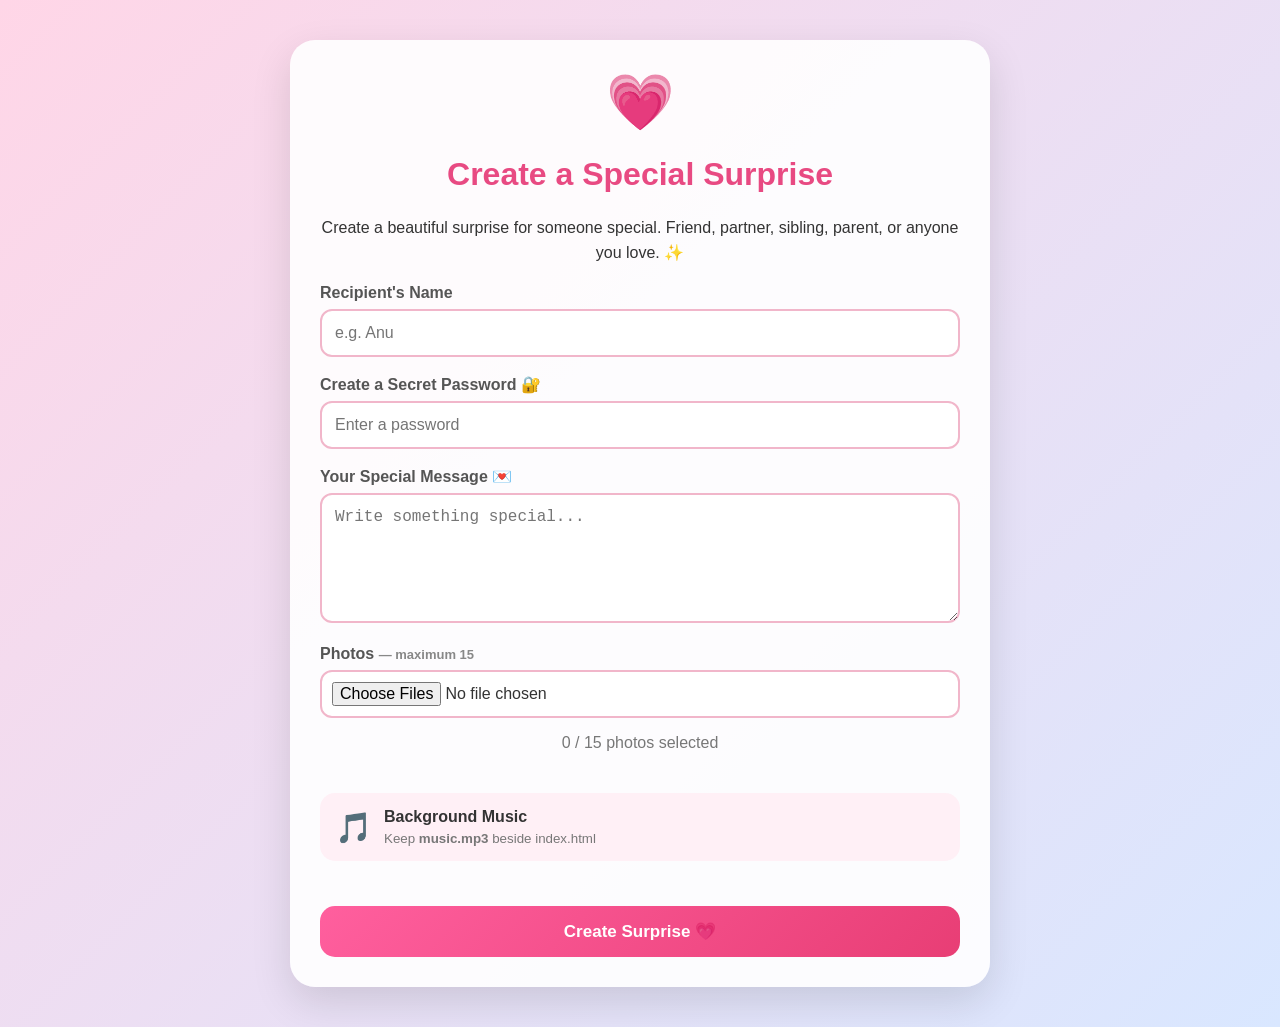
==== commit 9edb0b03: "Change audio source file extension to .mpeg" ====
--- a/index.html
+++ b/index.html
@@ -298,7 +298,7 @@
   >
 
     <source
-      src="./music.mp3"
+      src="./music.mp3.mpeg"
       type="audio/mpeg"
     >
 
--- a/style.css
+++ b/style.css
@@ -1,187 +1,57 @@
-/* =========================
-   RESET
-========================= */
-
 * {
   box-sizing: border-box;
-  margin: 0;
-  padding: 0;
-}
-
+}
 
 html {
   scroll-behavior: smooth;
 }
 
-
 body {
+  margin: 0;
   min-height: 100vh;
-
-  font-family:
-    "Trebuchet MS",
-    Arial,
-    sans-serif;
-
-  color: #63366f;
-
-  overflow-x: hidden;
-
-  background:
-    linear-gradient(
-      135deg,
-      #ffb6e6 0%,
-      #e7b8ff 35%,
-      #b99aff 70%,
-      #9a70ff 100%
-    );
-}
-
-
-/* =========================
-   DREAMY BACKGROUND
-========================= */
-
-.background-glow {
-  position: fixed;
-
-  width: 300px;
-  height: 300px;
-
-  border-radius: 50%;
-
-  filter: blur(70px);
-
-  opacity: 0.45;
-
-  pointer-events: none;
-
-  z-index: -1;
-}
-
-
-.glow-one {
-  background: #ff5fc7;
-
-  top: -100px;
-  left: -100px;
-}
-
-
-.glow-two {
-  background: #a970ff;
-
-  right: -100px;
-  top: 35%;
-}
-
-
-.glow-three {
-  background: #ff9de2;
-
-  bottom: -100px;
-  left: 30%;
-}
-
-
-/* =========================
-   APP
-========================= */
-
-.app {
-  width: 100%;
-
-  max-width: 900px;
-
-  margin: 0 auto;
-
-  padding:
-    30px 18px
-    60px;
-}
-
-
-/* =========================
-   CARD
-========================= */
-
-.card {
-  width: 100%;
-
-  padding:
-    40px 35px;
-
-  border-radius: 30px;
-
-  background:
-    rgba(255, 255, 255, 0.42);
-
-  border:
-    1px solid
-    rgba(255, 255, 255, 0.65);
-
-  box-shadow:
-    0 25px 70px
-    rgba(88, 38, 130, 0.18);
-
-  backdrop-filter:
-    blur(18px);
-
-  -webkit-backdrop-filter:
-    blur(18px);
-}
-
-
-/* =========================
-   LOGO
-========================= */
-
-.heart-logo {
-  text-align: center;
-
-  font-size: 70px;
-
-  margin-bottom: 15px;
-
-  filter:
-    drop-shadow(
-      0 8px 15px
-      rgba(255, 0, 130, 0.25)
-    );
-}
-
-
-/* =========================
-   HEADINGS
-========================= */
+  font-family: Arial, sans-serif;
+  background: linear-gradient(135deg, #ffd6e7, #d9e7ff);
+  color: #333;
+}
+
+/* IMPORTANT */
+.hidden {
+  display: none !important;
+}
+
+
+/* =========================
+   COMMON PAGE
+========================= */
+
+.page {
+  width: min(92%, 700px);
+  margin: 40px auto;
+  padding: 30px;
+  background: rgba(255, 255, 255, 0.9);
+  border-radius: 25px;
+  box-shadow: 0 15px 40px rgba(0,0,0,0.12);
+}
+
+.heart,
+.lock-icon,
+.big-heart {
+  text-align: center;
+  font-size: 55px;
+}
 
 h1 {
   text-align: center;
-
-  font-size: 34px;
-
-  color: #753c82;
-
-  margin-bottom: 18px;
-}
-
+  color: #e84a82;
+}
 
 h2 {
-  color: #7b3e86;
-}
-
-
-.subtitle {
-  max-width: 650px;
-
-  margin: 0 auto 35px;
-
-  text-align: center;
-
-  line-height: 1.9;
-
-  font-size: 16px;
-
-  color: #744f78;
+  color: #e84a82;
+}
+
+.intro {
+  text-align: center;
+  line-height: 1.6;
 }
 
 
@@ -191,238 +61,116 @@
 
 label {
   display: block;
-
-  margin:
-    20px 5px 9px;
-
+  margin-top: 18px;
+  margin-bottom: 7px;
   font-weight: bold;
-
+  color: #555;
+}
+
+input,
+textarea {
+  width: 100%;
+  padding: 13px;
+  border: 2px solid #f1b6ca;
+  border-radius: 12px;
   font-size: 16px;
-
-  color: #683a72;
-}
-
-
-.small-label {
-  font-weight: normal;
-
-  font-size: 13px;
-
-  opacity: 0.7;
-}
-
-
-input[type="text"],
-input[type="password"],
-textarea,
-input[type="file"] {
-  width: 100%;
-
-  border: none;
-
+  background: white;
   outline: none;
-
-  border-radius: 18px;
-
-  background:
-    rgba(255, 255, 255, 0.82);
-
-  color: #4d3153;
-
-  font-size: 16px;
-}
-
-
-input[type="text"],
-input[type="password"] {
-  height: 58px;
-
-  padding:
-    0 18px;
-}
-
-
-textarea {
-  resize: vertical;
-
-  min-height: 130px;
-
-  padding: 17px;
-
-  line-height: 1.6;
-}
-
-
-input[type="file"] {
-  padding: 12px;
-
-  cursor: pointer;
-}
-
+}
 
 input:focus,
 textarea:focus {
-  box-shadow:
-    0 0 0 3px
-    rgba(220, 74, 221, 0.18);
-}
-
-
-/* =========================
-   PHOTO COUNT
-========================= */
+  border-color: #e84a82;
+}
+
+textarea {
+  min-height: 130px;
+  resize: vertical;
+}
+
+input[type="file"] {
+  padding: 10px;
+}
+
+
+/* =========================
+   PHOTO INFO
+========================= */
+
+.small {
+  font-size: 13px;
+  color: #888;
+}
 
 .photo-count {
   text-align: center;
-
-  margin-top: 10px;
-
-  font-size: 14px;
-
-  color: #805a84;
-}
-
-
-/* =========================
-   THUMBNAILS
-========================= */
+  color: #777;
+}
 
 .thumbs {
   display: grid;
-
-  grid-template-columns:
-    repeat(5, 1fr);
-
-  gap: 8px;
-
+  grid-template-columns: repeat(4, 1fr);
+  gap: 10px;
   margin-top: 15px;
 }
-
 
 .thumbs img {
   width: 100%;
-
-  aspect-ratio: 1 / 1;
-
+  height: 100px;
   object-fit: cover;
-
   border-radius: 12px;
-
-  border:
-    3px solid
-    white;
-
-  box-shadow:
-    0 5px 15px
-    rgba(70, 20, 90, 0.15);
-}
-
-
-/* =========================
-   MUSIC INFO
+}
+
+
+/* =========================
+   MUSIC
 ========================= */
 
 .music-info {
   display: flex;
-
   align-items: center;
-
-  gap: 15px;
-
-  margin:
-    25px 0;
-
-  padding: 16px;
-
-  border-radius: 18px;
-
-  background:
-    rgba(255,255,255,0.38);
-}
-
+  gap: 12px;
+  margin: 25px 0;
+  padding: 15px;
+  border-radius: 15px;
+  background: #fff0f6;
+}
 
 .music-icon {
   font-size: 30px;
 }
 
-
-.music-info strong {
+.music-info small {
   display: block;
-
-  color: #683a72;
-}
-
-
-.music-info p {
-  margin-top: 4px;
-
-  font-size: 13px;
-
-  opacity: 0.75;
+  margin-top: 5px;
+  color: #777;
 }
 
 
 /* =========================
    BUTTON
 ========================= */
-
-button {
-  border: none;
-
-  outline: none;
-
-  cursor: pointer;
-
-  -webkit-tap-highlight-color:
-    transparent;
-}
-
 
 .main-button {
   width: 100%;
-
-  min-height: 58px;
-
-  margin-top: 18px;
-
-  border-radius: 30px;
-
+  margin-top: 20px;
+  padding: 15px;
+  border: none;
+  border-radius: 15px;
+  background: linear-gradient(135deg, #ff5f9e, #e83e75);
   color: white;
-
   font-size: 17px;
-
   font-weight: bold;
-
-  background:
-    linear-gradient(
-      90deg,
-      #ff249c,
-      #b842ff
-    );
-
-  box-shadow:
-    0 12px 25px
-    rgba(222, 38, 178, 0.25);
-
-  transition:
-    transform 0.2s,
-    box-shadow 0.2s;
-}
-
+  cursor: pointer;
+}
 
 .main-button:hover {
-  transform:
-    translateY(-2px);
-
-  box-shadow:
-    0 16px 30px
-    rgba(222, 38, 178, 0.32);
-}
-
-
-.main-button:active {
-  transform:
-    scale(0.98);
+  opacity: 0.9;
+}
+
+.main-button:disabled {
+  opacity: 0.6;
+  cursor: not-allowed;
 }
 
 
@@ -432,427 +180,151 @@
 
 .result {
   margin-top: 30px;
-
   padding: 25px;
-
-  border-radius: 25px;
-
-  background:
-    rgba(255,255,255,0.28);
-
-  text-align: center;
-}
-
-
-.result h2 {
-  margin-bottom: 18px;
-}
-
-
-#link {
+  border-radius: 20px;
+  background: #fff0f6;
+  text-align: center;
+}
+
+.result input {
+  margin-top: 10px;
+}
+
+
+/* =========================
+   LOCK PAGE
+========================= */
+
+#locked {
+  text-align: center;
+}
+
+#locked input {
+  margin-top: 10px;
+}
+
+.wrong {
+  color: #e53935;
+  font-weight: bold;
+}
+
+
+/* =========================
+   SURPRISE PAGE
+========================= */
+
+.surprise {
+  width: min(94%, 850px);
+  margin: 30px auto;
+  padding: 20px;
+}
+
+.surprise-header {
+  text-align: center;
+  padding: 30px;
+}
+
+.surprise-header h1 {
+  font-size: 38px;
+}
+
+#swish {
+  font-size: 20px;
+  line-height: 1.7;
+  white-space: pre-wrap;
+}
+
+
+/* =========================
+   MUSIC BOX
+========================= */
+
+.music-box {
+  text-align: center;
+  margin: 20px auto 35px;
+}
+
+.music-box button {
+  padding: 13px 25px;
+  border: none;
+  border-radius: 20px;
+  background: #e84a82;
+  color: white;
+  font-size: 16px;
+  cursor: pointer;
+}
+
+#musicStatus {
+  color: #777;
+}
+
+
+/* =========================
+   GALLERY
+========================= */
+
+.gallery {
+  display: flex;
+  flex-direction: column;
+  gap: 30px;
+  align-items: center;
+}
+
+.photo-card {
+  width: min(100%, 650px);
+  padding: 10px;
+  background: white;
+  border-radius: 18px;
+  box-shadow: 0 15px 35px rgba(0,0,0,0.15);
+  transform: rotate(var(--rotation));
+}
+
+.photo-card img {
   width: 100%;
-
-  height: 58px;
-
-  padding: 0 15px;
-
-  border: none;
-
-  outline: none;
-
-  border-radius: 18px;
-
-  background:
-    rgba(255,255,255,0.85);
-
-  color: #68416d;
-
-  font-size: 13px;
-}
-
-
-.share-note {
-  margin-top: 18px;
-
-  font-size: 14px;
-
-  line-height: 1.7;
-}
-
-
-/* =========================
-   LOCKED PAGE
-========================= */
-
-.locked-card {
-  text-align: center;
-
-  max-width: 600px;
-
-  margin:
-    60px auto;
-}
-
-
-.lock-icon {
-  font-size: 70px;
-
-  margin-bottom: 20px;
-}
-
-
-.locked-card p {
-  margin: 10px 0;
-
-  line-height: 1.7;
-}
-
-
-#lockedName {
-  margin-bottom: 25px;
-}
-
-
-#unlock {
-  margin-top: 10px;
-}
-
-
-/* =========================
-   WRONG PASSWORD
-========================= */
-
-.wrong {
-  min-height: 25px;
-
-  color: #e32e72;
-
+  display: block;
+  border-radius: 12px;
+}
+
+
+/* =========================
+   ENDING
+========================= */
+
+.ending {
+  text-align: center;
+  margin: 50px 0 30px;
+  color: #e84a82;
+  font-size: 18px;
   font-weight: bold;
 }
 
 
 /* =========================
-   SURPRISE
-========================= */
-
-.surprise-card {
-  text-align: center;
-}
-
-
-.celebrate {
-  font-size: 35px;
-
-  margin-bottom: 10px;
-}
-
-
-.surprise-card h1 {
-  margin-bottom: 5px;
-}
-
-
-#sname {
-  font-size: 30px;
-
-  margin-bottom: 20px;
-}
-
-
-.wish {
-  max-width: 700px;
-
-  margin:
-    0 auto 25px;
-
-  font-size: 18px;
-
-  line-height: 1.9;
-
-  white-space: pre-wrap;
-}
-
-
-/* =========================
-   MUSIC PLAYER
-========================= */
-
-.music-player {
-  margin:
-    20px auto 35px;
-
-  padding: 18px;
-
-  max-width: 500px;
-
-  border-radius: 25px;
-
-  background:
-    rgba(255,255,255,0.35);
-}
-
-
-.music-button {
-  min-width: 210px;
-
-  min-height: 50px;
-
-  padding:
-    10px 25px;
-
-  border-radius: 28px;
-
-  color: white;
-
-  font-size: 16px;
-
-  font-weight: bold;
-
-  background:
-    linear-gradient(
-      90deg,
-      #ff329e,
-      #9f4cff
-    );
-}
-
-
-#musicStatus {
-  margin-top: 10px;
-
-  font-size: 13px;
-
-  opacity: 0.75;
-}
-
-
-/* =========================
-   VERTICAL GALLERY
-========================= */
-
-.gallery-title {
-  margin:
-    30px 0;
-
-  text-align: center;
-
-  font-size: 25px;
-}
-
-
-.gallery {
-  width: 100%;
-
-  display: flex;
-
-  flex-direction: column;
-
-  align-items: center;
-
-  gap: 35px;
-
-  padding:
-    10px 0 40px;
-}
-
-
-/* =========================
-   POLAROID
-========================= */
-
-.photo-card {
-  width: min(100%, 520px);
-
-  padding:
-    12px 12px 45px;
-
-  background: white;
-
-  border-radius: 3px;
-
-  box-shadow:
-    0 18px 35px
-    rgba(60, 20, 80, 0.24);
-
-  transform:
-    rotate(var(--rotation));
-
-  transition:
-    transform 0.3s,
-    box-shadow 0.3s;
-}
-
-
-.photo-card:hover {
-  transform:
-    rotate(0deg)
-    scale(1.02);
-
-  box-shadow:
-    0 25px 45px
-    rgba(60, 20, 80, 0.3);
-}
-
-
-.photo-card img {
-  display: block;
-
-  width: 100%;
-
-  /*
-    Portrait / vertical look
-  */
-
-  aspect-ratio: 4 / 5;
-
-  object-fit: cover;
-
-  background: #eee;
-}
-
-
-/* =========================
-   BOTTOM
-========================= */
-
-.bottom-message {
-  padding-top: 20px;
-
-  font-size: 17px;
-
-  font-weight: bold;
-
-  color: #743d80;
-}
-
-
-/* =========================
-   UTILITY
-========================= */
-
-.hidden {
-  display: none !important;
-}
-
-
-/* =========================
    MOBILE
 ========================= */
 
 @media (max-width: 600px) {
 
-  .app {
-    padding:
-      15px 10px
-      35px;
-  }
-
-
-  .card {
-    padding:
-      28px 18px;
-
-    border-radius: 24px;
-  }
-
-
-  .heart-logo {
-    font-size: 55px;
-  }
-
+  .page {
+    width: 94%;
+    margin: 20px auto;
+    padding: 20px;
+  }
 
   h1 {
-    font-size: 27px;
-  }
-
-
-  .subtitle {
-    font-size: 14px;
-
-    line-height: 1.8;
-
-    margin-bottom: 25px;
-  }
-
-
-  label {
-    font-size: 15px;
-  }
-
-
-  input[type="text"],
-  input[type="password"] {
-    height: 55px;
-
-    font-size: 16px;
-  }
-
-
-  textarea {
-    font-size: 16px;
-  }
-
+    font-size: 28px;
+  }
 
   .thumbs {
-    grid-template-columns:
-      repeat(3, 1fr);
-  }
-
-
-  .music-info {
-    align-items: flex-start;
-  }
-
-
-  .photo-card {
-    width: 94%;
-
-    padding:
-      9px 9px 35px;
-  }
-
-
-  .photo-card img {
-    aspect-ratio: 4 / 5;
-  }
-
-
-  .gallery {
-    gap: 28px;
-  }
-
-
-  #sname {
-    font-size: 25px;
-  }
-
-
-  .wish {
-    font-size: 16px;
-  }
-
-}
-
-
-/* =========================
-   VERY SMALL MOBILE
-========================= */
-
-@media (max-width: 380px) {
-
-  .card {
-    padding:
-      24px 14px;
-  }
-
-
-  .photo-card {
-    width: 96%;
-  }
-
-
-  .main-button {
-    font-size: 15px;
-  }
-
-}
+    grid-template-columns: repeat(3, 1fr);
+  }
+
+  .thumbs img {
+    height: 80px;
+  }
+
+  .surprise-header h1 {
+    font-size: 30px;
+  }
+
+}
